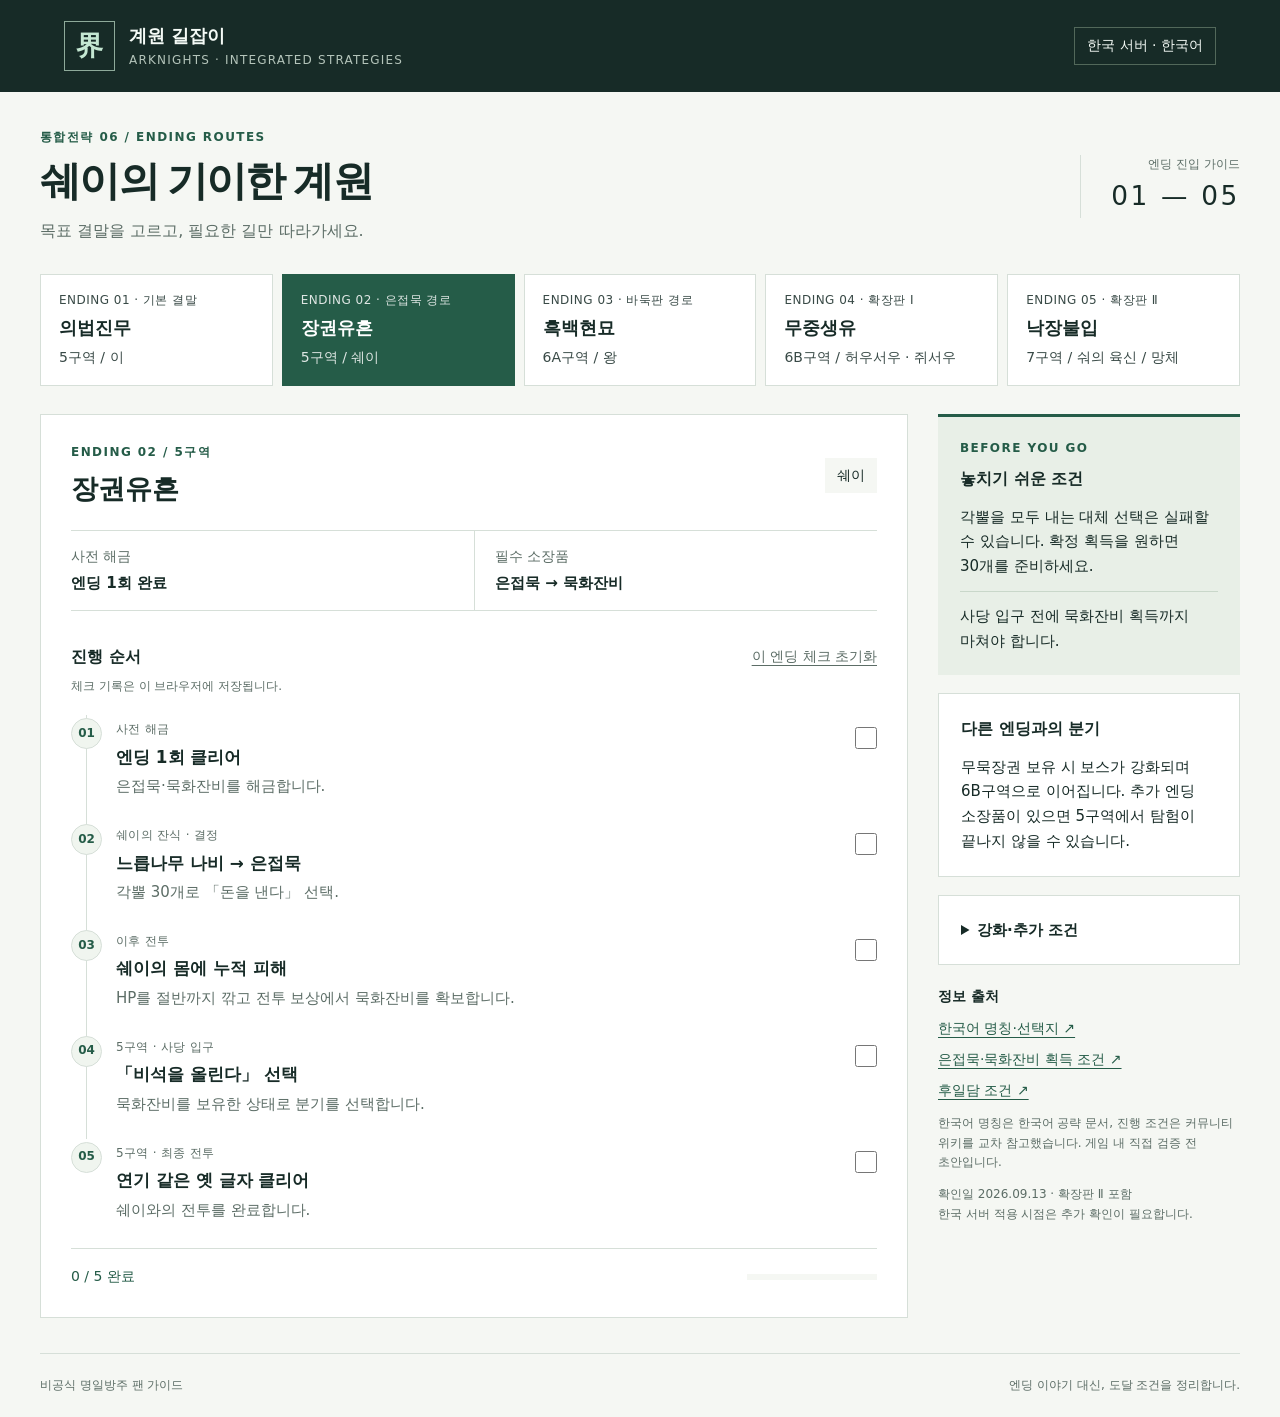
==== index.html @ 7d783bb2 "Publish Sui ending route guide" ====
<!doctype html>
<html lang="ko">
<head>
  <meta charset="UTF-8"><meta name="viewport" content="width=device-width, initial-scale=1">
  <title>계원 길잡이 · 쉐이 록라 엔딩 가이드</title>
  <meta name="description" content="명일방주 쉐이의 기이한 계원 엔딩별 해금 조건, 필수 소장품과 진행 체크리스트.">
  <link rel="icon" href="data:image/svg+xml,%3Csvg xmlns='http://www.w3.org/2000/svg' viewBox='0 0 32 32'%3E%3Crect width='32' height='32' rx='6' fill='%23152021'/%3E%3Cpath d='M8 24V8h16v16M8 16h16M16 8v16' stroke='%23b7e6ce' fill='none' stroke-width='2'/%3E%3C/svg%3E">
  <link rel="stylesheet" href="./style.css"><script defer src="./data.js"></script><script defer src="./app.js"></script>
</head>
<body>
  <a class="skip" href="#route">진행 순서로 이동</a>
  <header><a class="brand" href="./"><span class="seal" aria-hidden="true">界</span><span>계원 길잡이<small>ARKNIGHTS · INTEGRATED STRATEGIES</small></span></a><span class="server">한국 서버 · 한국어</span></header>
  <main>
    <div class="intro"><div><p class="eyebrow">통합전략 06 / ENDING ROUTES</p><h1>쉐이의 기이한 계원</h1><p class="subtitle">목표 결말을 고르고, 필요한 길만 따라가세요.</p></div><span class="edition">엔딩 진입 가이드<br><b>01 — 05</b></span></div>
    <nav id="endings" aria-label="목표 엔딩"></nav>
    <div class="workspace"><section id="route" tabindex="-1" aria-labelledby="route-title">
      <div class="route-heading"><div><p id="route-meta" class="eyebrow"></p><h2 id="route-title"></h2></div><span id="boss" class="boss"></span></div>
      <div id="overview" class="overview" aria-label="엔딩 핵심 조건"></div>
      <div class="list-heading"><h3>진행 순서</h3><button id="reset" class="text-button" type="button">이 엔딩 체크 초기화</button></div>
      <p class="storage-note" id="storage-note">체크 기록은 이 브라우저에 저장됩니다.</p>
      <ol id="steps"></ol>
      <div class="completion" role="status" aria-live="polite"><span id="progress-label"></span><progress id="progress" value="0" max="1"></progress></div>
    </section><aside>
      <section class="note-panel"><p class="eyebrow">BEFORE YOU GO</p><h3>놓치기 쉬운 조건</h3><div id="warnings"></div></section>
      <section class="branch-panel"><h3>다른 엔딩과의 분기</h3><p id="branch"></p></section>
      <details id="extra"><summary>강화·추가 조건</summary><p id="extra-copy"></p></details>
      <section class="source-panel"><h3>정보 출처</h3><div id="sources"></div><p>한국어 명칭은 한국어 공략 문서, 진행 조건은 커뮤니티 위키를 교차 참고했습니다. 게임 내 직접 검증 전 초안입니다.</p><p>확인일 2026.09.13 · 확장판 Ⅱ 포함<br>한국 서버 적용 시점은 추가 확인이 필요합니다.</p></section>
    </aside></div>
    <footer><span>비공식 명일방주 팬 가이드</span><span>엔딩 이야기 대신, 도달 조건을 정리합니다.</span></footer>
  </main><noscript>엔딩을 선택하고 체크리스트를 사용하려면 JavaScript를 켜 주세요.</noscript>
</body></html>
---- style.css ----
:root{color-scheme:light;--ink:#172b27;--muted:#5c6d66;--line:#d6dfd8;--paper:#f5f7f3;--green:#255c48;--mint:#c4e7d2;--orange:#a3451e}*{box-sizing:border-box}body{margin:0;background:var(--paper);color:var(--ink);font-family:system-ui,-apple-system,'Apple SD Gothic Neo','Malgun Gothic',sans-serif;font-size:1rem;line-height:1.65}button,a,input,summary{-webkit-tap-highlight-color:transparent}button,input{font:inherit}button,a,summary,input{touch-action:manipulation}a{color:inherit}button{cursor:pointer}button:focus-visible,a:focus-visible,summary:focus-visible,input:focus-visible{outline:3px solid #ad572c;outline-offset:4px}.skip{position:absolute;top:-100px;background:#fff;padding:12px;z-index:10}.skip:focus{top:0}header{background:#172b27;color:#f4faf6;min-height:92px;padding:20px max(5vw,24px);display:flex;align-items:center;justify-content:space-between;gap:20px}.brand{display:flex;align-items:center;gap:14px;text-decoration:none;font-weight:750;font-size:1.15rem}.seal{border:1px solid #8eaa9a;padding:2px 11px;font-family:serif;font-size:1.7rem;color:var(--mint)}.brand small{display:block;font-size:.75rem;letter-spacing:.1em;font-weight:450;color:#b4c4ba}.server{font-size:.875rem;border:1px solid #52685a;padding:6px 12px;white-space:nowrap}main{max-width:1344px;margin:auto;padding:36px 40px 0}.intro{display:flex;justify-content:space-between;align-items:center;gap:20px;margin-bottom:30px}.eyebrow{font-size:.75rem;letter-spacing:.12em;font-weight:700;color:var(--green);margin:0 0 7px}h1{font-family:Georgia,'Batang',serif;font-size:clamp(1.8rem,3.2vw,2.7rem);font-weight:650;letter-spacing:-.04em;line-height:1.3;margin:0}.subtitle{margin:10px 0 0;color:var(--muted)}.edition{text-align:right;font-size:.75rem;color:var(--muted);border-left:1px solid var(--line);padding-left:30px}.edition b{font-size:1.65rem;font-weight:400;color:var(--ink);letter-spacing:.1em}nav{display:grid;grid-template-columns:repeat(5,1fr);gap:9px;margin-bottom:28px}nav button{display:flex;flex-direction:column;align-items:flex-start;border:1px solid var(--line);background:#fff;color:var(--ink);padding:16px 18px;text-align:left;min-height:106px;transition:background .15s}nav button[aria-pressed=true]{background:var(--green);color:white;border-color:var(--green)}nav button:hover{border-color:var(--green)}nav small{font-size:.75rem;letter-spacing:.04em;opacity:.85}nav strong{font-size:1.1rem;margin:3px 0}nav span{font-size:.875rem;opacity:.85}.workspace{display:grid;grid-template-columns:minmax(0,1fr) 302px;gap:30px}#route{background:#fff;border:1px solid var(--line);padding:28px 30px;min-width:0}.route-heading{display:flex;justify-content:space-between;gap:12px;align-items:center;margin-bottom:22px}h2{font-size:1.7rem;line-height:1.4;margin:0}h3{font-size:1rem;margin:0}.boss{font-size:.875rem;background:var(--paper);padding:6px 12px;text-align:center}.overview{display:grid;grid-template-columns:1fr 1fr;border-top:1px solid var(--line);border-bottom:1px solid var(--line);margin-bottom:28px}.overview div{padding:14px 0}.overview div+div{padding-left:20px;border-left:1px solid var(--line)}.overview small{display:block;color:var(--muted);font-size:.875rem;margin-bottom:3px}.overview strong{font-size:.95rem;font-weight:600;display:block;overflow-wrap:anywhere}.list-heading{display:flex;justify-content:space-between;gap:12px;align-items:center}.text-button{font-size:.875rem;background:none;border:0;color:var(--muted);padding:6px 0;text-decoration:underline;text-underline-offset:4px}.storage-note{font-size:.75rem;color:var(--muted);margin:3px 0 18px}ol{list-style:none;margin:0;padding:0}li{position:relative;margin-left:15px;padding:0 0 22px 29px;border-left:1px solid var(--line)}li:last-child{border-left-color:transparent;padding-bottom:8px}.step-number{position:absolute;left:-16px;top:3px;width:31px;height:31px;background:#f0f5ef;color:var(--green);border:1px solid var(--line);display:grid;place-items:center;font-size:.75rem;font-weight:700;border-radius:50%}li label{display:flex;align-items:flex-start;justify-content:space-between;gap:16px;cursor:pointer;min-height:42px}.step-location{font-size:.75rem;letter-spacing:.025em;color:var(--muted)}.step-title{display:block;font-size:1.05rem;font-weight:650;margin:2px 0}.step-copy{display:block;font-size:.9375rem;color:var(--muted);margin-top:3px;word-break:keep-all;overflow-wrap:anywhere}input[type=checkbox]{flex-shrink:0;accent-color:var(--green);width:22px;height:22px;margin:12px 0 0;cursor:pointer}li.done .step-number{background:var(--green);color:#fff;border-color:var(--green)}li.done .step-title{color:#6d7d74}.completion{border-top:1px solid var(--line);margin-top:18px;padding-top:16px;display:flex;align-items:center;justify-content:space-between;gap:16px;font-size:.875rem;color:var(--green)}progress{width:130px;height:6px;accent-color:var(--green);border:0;background:var(--paper)}progress::-webkit-progress-bar{background:var(--paper)}progress::-webkit-progress-value{background:var(--green)}aside{display:flex;flex-direction:column;gap:18px}aside section,details{padding:22px}aside p{font-size:.9375rem;margin:12px 0 0;word-break:keep-all;overflow-wrap:anywhere}.note-panel{background:#e8efe7;border-top:3px solid var(--green)}.note-panel .warning{border-top:1px solid #c9d7ca;padding-top:12px}.note-panel .warning:first-child{border-top:0;padding-top:0}.branch-panel{background:#fff;border:1px solid var(--line)}details{border:1px solid var(--line);background:#fff;font-size:.9375rem}summary{cursor:pointer;font-weight:600;min-height:24px}.source-panel{padding:2px 0 12px}.source-panel h3{font-size:.875rem}.source-panel p{font-size:.75rem;color:var(--muted)}.source-panel a{display:block;font-size:.875rem;color:var(--green);margin-top:8px;text-underline-offset:4px}footer{display:flex;justify-content:space-between;gap:20px;font-size:.75rem;color:var(--muted);border-top:1px solid var(--line);padding:22px 0;margin-top:35px}@media(max-width:1000px){main{padding:28px 24px 0}.workspace{grid-template-columns:minmax(0,1fr) 250px;gap:20px}#route{padding:24px 20px}nav button{padding:12px}nav span{font-size:.75rem}}@media(max-width:760px){header{padding:16px 20px;min-height:80px}.brand small{font-size:.75rem;letter-spacing:0}.server{font-size:.75rem;padding:4px 8px}.brand{font-size:1rem;gap:10px}.seal{padding:0 9px}.intro{margin-bottom:22px}.edition{display:none}main{padding:24px 18px 0}nav{grid-template-columns:repeat(2,minmax(0,1fr));gap:8px}nav button{min-height:90px}nav button:last-child{grid-column:span 2}nav strong{font-size:1rem}.workspace{display:block}aside{margin-top:22px;gap:14px}#route{padding:22px 18px}.route-heading{align-items:flex-start}.boss{max-width:130px}h2{font-size:1.5rem}.overview{grid-template-columns:1fr}.overview div+div{border-left:0;border-top:1px solid var(--line);padding-left:0}.step-title{font-size:1rem}li{padding-left:24px}.completion{flex-wrap:wrap}footer{flex-direction:column;gap:5px}.source-panel{padding:10px 5px}.subtitle{font-size:.9375rem}}@media(prefers-reduced-motion:reduce){*{transition:none!important}}
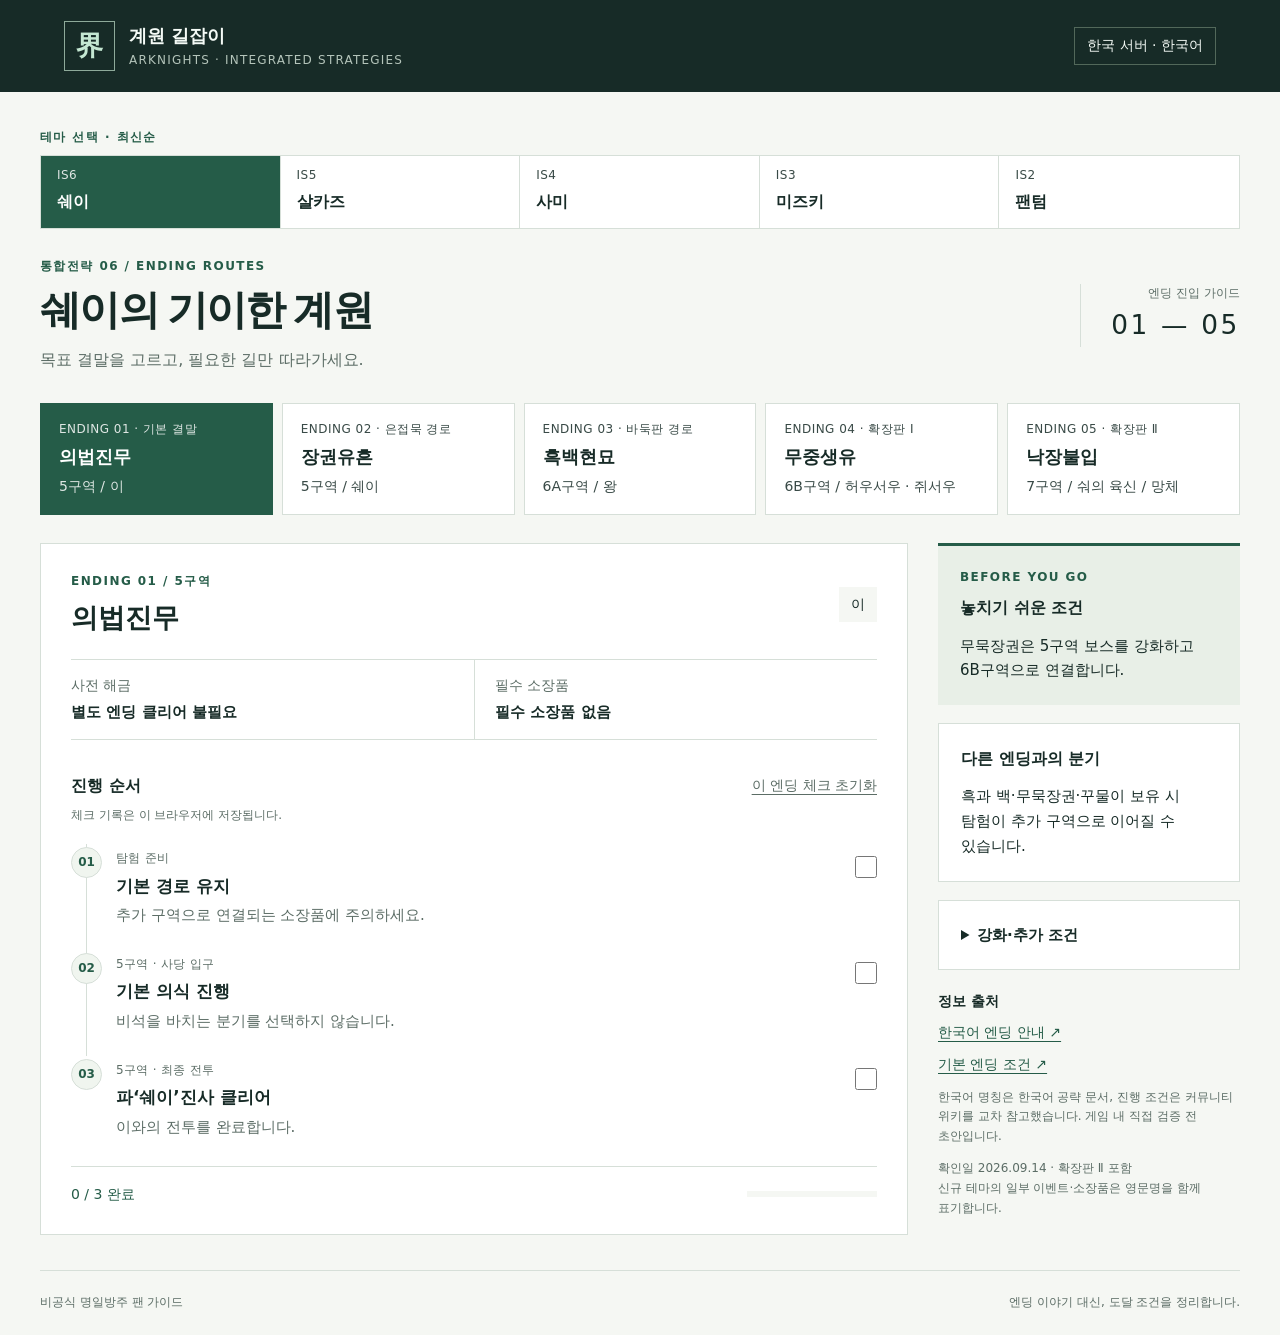
==== commit c3e0bfdb: "Add Sarkaz, Sami, Mizuki and Phantom ending guides" ====
--- a/index.html
+++ b/index.html
@@ -2,8 +2,8 @@
 <html lang="ko">
 <head>
   <meta charset="UTF-8"><meta name="viewport" content="width=device-width, initial-scale=1">
-  <title>계원 길잡이 · 쉐이 록라 엔딩 가이드</title>
-  <meta name="description" content="명일방주 쉐이의 기이한 계원 엔딩별 해금 조건, 필수 소장품과 진행 체크리스트.">
+  <title>계원 길잡이 · 통합전략 엔딩 가이드</title>
+  <meta name="description" content="명일방주 쉐이·살카즈·사미·미즈키·팬텀 통합전략 엔딩별 해금 조건, 필수 소장품과 진행 체크리스트.">
   <link rel="icon" href="data:image/svg+xml,%3Csvg xmlns='http://www.w3.org/2000/svg' viewBox='0 0 32 32'%3E%3Crect width='32' height='32' rx='6' fill='%23152021'/%3E%3Cpath d='M8 24V8h16v16M8 16h16M16 8v16' stroke='%23b7e6ce' fill='none' stroke-width='2'/%3E%3C/svg%3E">
   <link rel="stylesheet" href="./style.css"><script defer src="./data.js"></script><script defer src="./app.js"></script>
 </head>
@@ -11,7 +11,8 @@
   <a class="skip" href="#route">진행 순서로 이동</a>
   <header><a class="brand" href="./"><span class="seal" aria-hidden="true">界</span><span>계원 길잡이<small>ARKNIGHTS · INTEGRATED STRATEGIES</small></span></a><span class="server">한국 서버 · 한국어</span></header>
   <main>
-    <div class="intro"><div><p class="eyebrow">통합전략 06 / ENDING ROUTES</p><h1>쉐이의 기이한 계원</h1><p class="subtitle">목표 결말을 고르고, 필요한 길만 따라가세요.</p></div><span class="edition">엔딩 진입 가이드<br><b>01 — 05</b></span></div>
+    <p class="eyebrow">테마 선택 · 최신순</p><nav id="themes" aria-label="통합전략 테마"></nav>
+    <div class="intro"><div><p id="theme-meta" class="eyebrow">통합전략 06 / ENDING ROUTES</p><h1 id="theme-title">쉐이의 기이한 계원</h1><p class="subtitle">목표 결말을 고르고, 필요한 길만 따라가세요.</p></div><span class="edition">엔딩 진입 가이드<br><b id="ending-count">01 — 05</b></span></div>
     <nav id="endings" aria-label="목표 엔딩"></nav>
     <div class="workspace"><section id="route" tabindex="-1" aria-labelledby="route-title">
       <div class="route-heading"><div><p id="route-meta" class="eyebrow"></p><h2 id="route-title"></h2></div><span id="boss" class="boss"></span></div>
@@ -24,7 +25,7 @@
       <section class="note-panel"><p class="eyebrow">BEFORE YOU GO</p><h3>놓치기 쉬운 조건</h3><div id="warnings"></div></section>
       <section class="branch-panel"><h3>다른 엔딩과의 분기</h3><p id="branch"></p></section>
       <details id="extra"><summary>강화·추가 조건</summary><p id="extra-copy"></p></details>
-      <section class="source-panel"><h3>정보 출처</h3><div id="sources"></div><p>한국어 명칭은 한국어 공략 문서, 진행 조건은 커뮤니티 위키를 교차 참고했습니다. 게임 내 직접 검증 전 초안입니다.</p><p>확인일 2026.09.13 · 확장판 Ⅱ 포함<br>한국 서버 적용 시점은 추가 확인이 필요합니다.</p></section>
+      <section class="source-panel"><h3>정보 출처</h3><div id="sources"></div><p>한국어 명칭은 한국어 공략 문서, 진행 조건은 커뮤니티 위키를 교차 참고했습니다. 게임 내 직접 검증 전 초안입니다.</p><p>확인일 2026.09.14 · 확장판 Ⅱ 포함<br>신규 테마의 일부 이벤트·소장품은 영문명을 함께 표기합니다.</p></section>
     </aside></div>
     <footer><span>비공식 명일방주 팬 가이드</span><span>엔딩 이야기 대신, 도달 조건을 정리합니다.</span></footer>
   </main><noscript>엔딩을 선택하고 체크리스트를 사용하려면 JavaScript를 켜 주세요.</noscript>
--- a/style.css
+++ b/style.css
@@ -1 +1,3 @@
-:root{color-scheme:light;--ink:#172b27;--muted:#5c6d66;--line:#d6dfd8;--paper:#f5f7f3;--green:#255c48;--mint:#c4e7d2;--orange:#a3451e}*{box-sizing:border-box}body{margin:0;background:var(--paper);color:var(--ink);font-family:system-ui,-apple-system,'Apple SD Gothic Neo','Malgun Gothic',sans-serif;font-size:1rem;line-height:1.65}button,a,input,summary{-webkit-tap-highlight-color:transparent}button,input{font:inherit}button,a,summary,input{touch-action:manipulation}a{color:inherit}button{cursor:pointer}button:focus-visible,a:focus-visible,summary:focus-visible,input:focus-visible{outline:3px solid #ad572c;outline-offset:4px}.skip{position:absolute;top:-100px;background:#fff;padding:12px;z-index:10}.skip:focus{top:0}header{background:#172b27;color:#f4faf6;min-height:92px;padding:20px max(5vw,24px);display:flex;align-items:center;justify-content:space-between;gap:20px}.brand{display:flex;align-items:center;gap:14px;text-decoration:none;font-weight:750;font-size:1.15rem}.seal{border:1px solid #8eaa9a;padding:2px 11px;font-family:serif;font-size:1.7rem;color:var(--mint)}.brand small{display:block;font-size:.75rem;letter-spacing:.1em;font-weight:450;color:#b4c4ba}.server{font-size:.875rem;border:1px solid #52685a;padding:6px 12px;white-space:nowrap}main{max-width:1344px;margin:auto;padding:36px 40px 0}.intro{display:flex;justify-content:space-between;align-items:center;gap:20px;margin-bottom:30px}.eyebrow{font-size:.75rem;letter-spacing:.12em;font-weight:700;color:var(--green);margin:0 0 7px}h1{font-family:Georgia,'Batang',serif;font-size:clamp(1.8rem,3.2vw,2.7rem);font-weight:650;letter-spacing:-.04em;line-height:1.3;margin:0}.subtitle{margin:10px 0 0;color:var(--muted)}.edition{text-align:right;font-size:.75rem;color:var(--muted);border-left:1px solid var(--line);padding-left:30px}.edition b{font-size:1.65rem;font-weight:400;color:var(--ink);letter-spacing:.1em}nav{display:grid;grid-template-columns:repeat(5,1fr);gap:9px;margin-bottom:28px}nav button{display:flex;flex-direction:column;align-items:flex-start;border:1px solid var(--line);background:#fff;color:var(--ink);padding:16px 18px;text-align:left;min-height:106px;transition:background .15s}nav button[aria-pressed=true]{background:var(--green);color:white;border-color:var(--green)}nav button:hover{border-color:var(--green)}nav small{font-size:.75rem;letter-spacing:.04em;opacity:.85}nav strong{font-size:1.1rem;margin:3px 0}nav span{font-size:.875rem;opacity:.85}.workspace{display:grid;grid-template-columns:minmax(0,1fr) 302px;gap:30px}#route{background:#fff;border:1px solid var(--line);padding:28px 30px;min-width:0}.route-heading{display:flex;justify-content:space-between;gap:12px;align-items:center;margin-bottom:22px}h2{font-size:1.7rem;line-height:1.4;margin:0}h3{font-size:1rem;margin:0}.boss{font-size:.875rem;background:var(--paper);padding:6px 12px;text-align:center}.overview{display:grid;grid-template-columns:1fr 1fr;border-top:1px solid var(--line);border-bottom:1px solid var(--line);margin-bottom:28px}.overview div{padding:14px 0}.overview div+div{padding-left:20px;border-left:1px solid var(--line)}.overview small{display:block;color:var(--muted);font-size:.875rem;margin-bottom:3px}.overview strong{font-size:.95rem;font-weight:600;display:block;overflow-wrap:anywhere}.list-heading{display:flex;justify-content:space-between;gap:12px;align-items:center}.text-button{font-size:.875rem;background:none;border:0;color:var(--muted);padding:6px 0;text-decoration:underline;text-underline-offset:4px}.storage-note{font-size:.75rem;color:var(--muted);margin:3px 0 18px}ol{list-style:none;margin:0;padding:0}li{position:relative;margin-left:15px;padding:0 0 22px 29px;border-left:1px solid var(--line)}li:last-child{border-left-color:transparent;padding-bottom:8px}.step-number{position:absolute;left:-16px;top:3px;width:31px;height:31px;background:#f0f5ef;color:var(--green);border:1px solid var(--line);display:grid;place-items:center;font-size:.75rem;font-weight:700;border-radius:50%}li label{display:flex;align-items:flex-start;justify-content:space-between;gap:16px;cursor:pointer;min-height:42px}.step-location{font-size:.75rem;letter-spacing:.025em;color:var(--muted)}.step-title{display:block;font-size:1.05rem;font-weight:650;margin:2px 0}.step-copy{display:block;font-size:.9375rem;color:var(--muted);margin-top:3px;word-break:keep-all;overflow-wrap:anywhere}input[type=checkbox]{flex-shrink:0;accent-color:var(--green);width:22px;height:22px;margin:12px 0 0;cursor:pointer}li.done .step-number{background:var(--green);color:#fff;border-color:var(--green)}li.done .step-title{color:#6d7d74}.completion{border-top:1px solid var(--line);margin-top:18px;padding-top:16px;display:flex;align-items:center;justify-content:space-between;gap:16px;font-size:.875rem;color:var(--green)}progress{width:130px;height:6px;accent-color:var(--green);border:0;background:var(--paper)}progress::-webkit-progress-bar{background:var(--paper)}progress::-webkit-progress-value{background:var(--green)}aside{display:flex;flex-direction:column;gap:18px}aside section,details{padding:22px}aside p{font-size:.9375rem;margin:12px 0 0;word-break:keep-all;overflow-wrap:anywhere}.note-panel{background:#e8efe7;border-top:3px solid var(--green)}.note-panel .warning{border-top:1px solid #c9d7ca;padding-top:12px}.note-panel .warning:first-child{border-top:0;padding-top:0}.branch-panel{background:#fff;border:1px solid var(--line)}details{border:1px solid var(--line);background:#fff;font-size:.9375rem}summary{cursor:pointer;font-weight:600;min-height:24px}.source-panel{padding:2px 0 12px}.source-panel h3{font-size:.875rem}.source-panel p{font-size:.75rem;color:var(--muted)}.source-panel a{display:block;font-size:.875rem;color:var(--green);margin-top:8px;text-underline-offset:4px}footer{display:flex;justify-content:space-between;gap:20px;font-size:.75rem;color:var(--muted);border-top:1px solid var(--line);padding:22px 0;margin-top:35px}@media(max-width:1000px){main{padding:28px 24px 0}.workspace{grid-template-columns:minmax(0,1fr) 250px;gap:20px}#route{padding:24px 20px}nav button{padding:12px}nav span{font-size:.75rem}}@media(max-width:760px){header{padding:16px 20px;min-height:80px}.brand small{font-size:.75rem;letter-spacing:0}.server{font-size:.75rem;padding:4px 8px}.brand{font-size:1rem;gap:10px}.seal{padding:0 9px}.intro{margin-bottom:22px}.edition{display:none}main{padding:24px 18px 0}nav{grid-template-columns:repeat(2,minmax(0,1fr));gap:8px}nav button{min-height:90px}nav button:last-child{grid-column:span 2}nav strong{font-size:1rem}.workspace{display:block}aside{margin-top:22px;gap:14px}#route{padding:22px 18px}.route-heading{align-items:flex-start}.boss{max-width:130px}h2{font-size:1.5rem}.overview{grid-template-columns:1fr}.overview div+div{border-left:0;border-top:1px solid var(--line);padding-left:0}.step-title{font-size:1rem}li{padding-left:24px}.completion{flex-wrap:wrap}footer{flex-direction:column;gap:5px}.source-panel{padding:10px 5px}.subtitle{font-size:.9375rem}}@media(prefers-reduced-motion:reduce){*{transition:none!important}}
+:root{color-scheme:light;--ink:#172b27;--muted:#5c6d66;--line:#d6dfd8;--paper:#f5f7f3;--green:#255c48;--mint:#c4e7d2;--orange:#a3451e}*{box-sizing:border-box}body{margin:0;background:var(--paper);color:var(--ink);font-family:system-ui,-apple-system,'Apple SD Gothic Neo','Malgun Gothic',sans-serif;font-size:1rem;line-height:1.65}button,a,input,summary{-webkit-tap-highlight-color:transparent}button,input{font:inherit}button,a,summary,input{touch-action:manipulation}a{color:inherit}button{cursor:pointer}button:focus-visible,a:focus-visible,summary:focus-visible,input:focus-visible{outline:3px solid #ad572c;outline-offset:4px}.skip{position:absolute;top:-100px;background:#fff;padding:12px;z-index:10}.skip:focus{top:0}header{background:#172b27;color:#f4faf6;min-height:92px;padding:20px max(5vw,24px);display:flex;align-items:center;justify-content:space-between;gap:20px}.brand{display:flex;align-items:center;gap:14px;text-decoration:none;font-weight:750;font-size:1.15rem}.seal{border:1px solid #8eaa9a;padding:2px 11px;font-family:serif;font-size:1.7rem;color:var(--mint)}.brand small{display:block;font-size:.75rem;letter-spacing:.1em;font-weight:450;color:#b4c4ba}.server{font-size:.875rem;border:1px solid #52685a;padding:6px 12px;white-space:nowrap}main{max-width:1344px;margin:auto;padding:36px 40px 0}.intro{display:flex;justify-content:space-between;align-items:center;gap:20px;margin-bottom:30px}.eyebrow{font-size:.75rem;letter-spacing:.12em;font-weight:700;color:var(--green);margin:0 0 7px}h1{font-family:Georgia,'Batang',serif;font-size:clamp(1.8rem,3.2vw,2.7rem);font-weight:650;letter-spacing:-.04em;line-height:1.3;margin:0}.subtitle{margin:10px 0 0;color:var(--muted)}.edition{text-align:right;font-size:.75rem;color:var(--muted);border-left:1px solid var(--line);padding-left:30px}.edition b{font-size:1.65rem;font-weight:400;color:var(--ink);letter-spacing:.1em}nav{display:grid;grid-template-columns:repeat(var(--count,5),minmax(0,1fr));gap:9px;margin-bottom:28px}nav button{display:flex;flex-direction:column;align-items:flex-start;border:1px solid var(--line);background:#fff;color:var(--ink);padding:16px 18px;text-align:left;min-height:106px;transition:background .15s}nav button[aria-pressed=true]{background:var(--green);color:white;border-color:var(--green)}nav button:hover{border-color:var(--green)}nav small{font-size:.75rem;letter-spacing:.04em;opacity:.85}nav strong{font-size:1.1rem;margin:3px 0}nav span{font-size:.875rem;opacity:.85}.workspace{display:grid;grid-template-columns:minmax(0,1fr) 302px;gap:30px}#route{background:#fff;border:1px solid var(--line);padding:28px 30px;min-width:0}.route-heading{display:flex;justify-content:space-between;gap:12px;align-items:center;margin-bottom:22px}h2{font-size:1.7rem;line-height:1.4;margin:0}h3{font-size:1rem;margin:0}.boss{font-size:.875rem;background:var(--paper);padding:6px 12px;text-align:center}.overview{display:grid;grid-template-columns:1fr 1fr;border-top:1px solid var(--line);border-bottom:1px solid var(--line);margin-bottom:28px}.overview div{padding:14px 0}.overview div+div{padding-left:20px;border-left:1px solid var(--line)}.overview small{display:block;color:var(--muted);font-size:.875rem;margin-bottom:3px}.overview strong{font-size:.95rem;font-weight:600;display:block;overflow-wrap:anywhere}.list-heading{display:flex;justify-content:space-between;gap:12px;align-items:center}.text-button{font-size:.875rem;background:none;border:0;color:var(--muted);padding:6px 0;text-decoration:underline;text-underline-offset:4px}.storage-note{font-size:.75rem;color:var(--muted);margin:3px 0 18px}ol{list-style:none;margin:0;padding:0}li{position:relative;margin-left:15px;padding:0 0 22px 29px;border-left:1px solid var(--line)}li:last-child{border-left-color:transparent;padding-bottom:8px}.step-number{position:absolute;left:-16px;top:3px;width:31px;height:31px;background:#f0f5ef;color:var(--green);border:1px solid var(--line);display:grid;place-items:center;font-size:.75rem;font-weight:700;border-radius:50%}li label{display:flex;align-items:flex-start;justify-content:space-between;gap:16px;cursor:pointer;min-height:42px}.step-location{font-size:.75rem;letter-spacing:.025em;color:var(--muted)}.step-title{display:block;font-size:1.05rem;font-weight:650;margin:2px 0}.step-copy{display:block;font-size:.9375rem;color:var(--muted);margin-top:3px;word-break:keep-all;overflow-wrap:anywhere}input[type=checkbox]{flex-shrink:0;accent-color:var(--green);width:22px;height:22px;margin:12px 0 0;cursor:pointer}li.done .step-number{background:var(--green);color:#fff;border-color:var(--green)}li.done .step-title{color:#6d7d74}.completion{border-top:1px solid var(--line);margin-top:18px;padding-top:16px;display:flex;align-items:center;justify-content:space-between;gap:16px;font-size:.875rem;color:var(--green)}progress{width:130px;height:6px;accent-color:var(--green);border:0;background:var(--paper)}progress::-webkit-progress-bar{background:var(--paper)}progress::-webkit-progress-value{background:var(--green)}aside{display:flex;flex-direction:column;gap:18px}aside section,details{padding:22px}aside p{font-size:.9375rem;margin:12px 0 0;word-break:keep-all;overflow-wrap:anywhere}.note-panel{background:#e8efe7;border-top:3px solid var(--green)}.note-panel .warning{border-top:1px solid #c9d7ca;padding-top:12px}.note-panel .warning:first-child{border-top:0;padding-top:0}.branch-panel{background:#fff;border:1px solid var(--line)}details{border:1px solid var(--line);background:#fff;font-size:.9375rem}summary{cursor:pointer;font-weight:600;min-height:24px}.source-panel{padding:2px 0 12px}.source-panel h3{font-size:.875rem}.source-panel p{font-size:.75rem;color:var(--muted)}.source-panel a{display:block;font-size:.875rem;color:var(--green);margin-top:8px;text-underline-offset:4px}footer{display:flex;justify-content:space-between;gap:20px;font-size:.75rem;color:var(--muted);border-top:1px solid var(--line);padding:22px 0;margin-top:35px}@media(max-width:1000px){main{padding:28px 24px 0}.workspace{grid-template-columns:minmax(0,1fr) 250px;gap:20px}#route{padding:24px 20px}nav button{padding:12px}nav span{font-size:.75rem}}@media(max-width:760px){header{padding:16px 20px;min-height:80px}.brand small{font-size:.75rem;letter-spacing:0}.server{font-size:.75rem;padding:4px 8px}.brand{font-size:1rem;gap:10px}.seal{padding:0 9px}.intro{margin-bottom:22px}.edition{display:none}main{padding:24px 18px 0}nav{grid-template-columns:repeat(2,minmax(0,1fr));gap:8px}nav button{min-height:90px}nav button:last-child:nth-child(odd){grid-column:span 2}nav strong{font-size:1rem}.workspace{display:block}aside{margin-top:22px;gap:14px}#route{padding:22px 18px}.route-heading{align-items:flex-start}.boss{max-width:130px}h2{font-size:1.5rem}.overview{grid-template-columns:1fr}.overview div+div{border-left:0;border-top:1px solid var(--line);padding-left:0}.step-title{font-size:1rem}li{padding-left:24px}.completion{flex-wrap:wrap}footer{flex-direction:column;gap:5px}.source-panel{padding:10px 5px}.subtitle{font-size:.9375rem}}@media(prefers-reduced-motion:reduce){*{transition:none!important}}
+
+#themes{margin-bottom:28px;gap:0;border:1px solid var(--line)}#themes button{min-height:64px;padding:10px 16px;border:0;border-right:1px solid var(--line)}#themes button:last-child{border-right:0}#themes strong{font-size:1rem}#themes small{font-size:.75rem}body[data-theme=sarkaz]{--green:#614078;--mint:#dfcbea}body[data-theme=sami]{--green:#285d83;--mint:#c9e4f5}body[data-theme=mizuki]{--green:#166775;--mint:#bce6e9}body[data-theme=phantom]{--green:#8c3546;--mint:#efc3cc}@media(max-width:760px){#themes{grid-template-columns:repeat(5,minmax(0,1fr))}#themes button{padding:8px 3px;min-height:60px;align-items:center}#themes button:last-child:nth-child(odd){grid-column:auto}#themes strong{font-size:.875rem}#themes small{font-size:.75rem}.server{white-space:normal}.brand small{font-size:.65rem}}
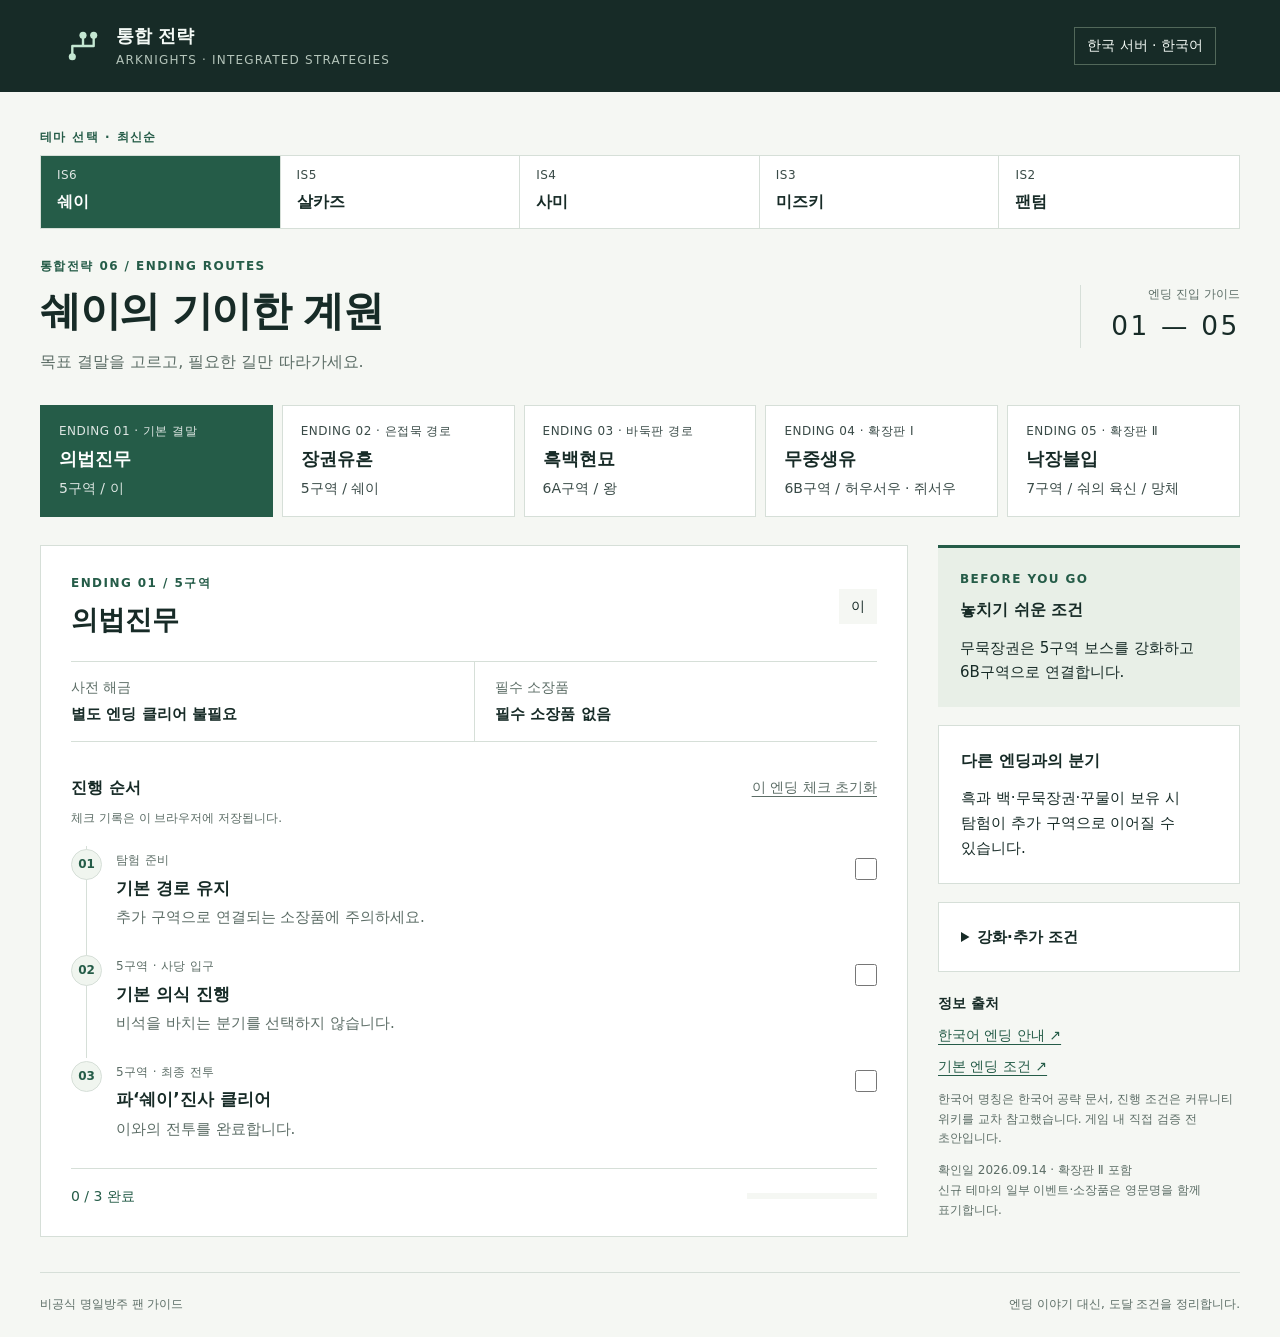
==== commit 38073bc2: "Update site branding and theme heading typography" ====
--- a/index.html
+++ b/index.html
@@ -2,14 +2,14 @@
 <html lang="ko">
 <head>
   <meta charset="UTF-8"><meta name="viewport" content="width=device-width, initial-scale=1">
-  <title>계원 길잡이 · 통합전략 엔딩 가이드</title>
+  <title>통합 전략 · 명일방주 엔딩 가이드</title>
   <meta name="description" content="명일방주 쉐이·살카즈·사미·미즈키·팬텀 통합전략 엔딩별 해금 조건, 필수 소장품과 진행 체크리스트.">
   <link rel="icon" href="data:image/svg+xml,%3Csvg xmlns='http://www.w3.org/2000/svg' viewBox='0 0 32 32'%3E%3Crect width='32' height='32' rx='6' fill='%23152021'/%3E%3Cpath d='M8 24V8h16v16M8 16h16M16 8v16' stroke='%23b7e6ce' fill='none' stroke-width='2'/%3E%3C/svg%3E">
   <link rel="stylesheet" href="./style.css"><script defer src="./data.js"></script><script defer src="./app.js"></script>
 </head>
 <body>
   <a class="skip" href="#route">진행 순서로 이동</a>
-  <header><a class="brand" href="./"><span class="seal" aria-hidden="true">界</span><span>계원 길잡이<small>ARKNIGHTS · INTEGRATED STRATEGIES</small></span></a><span class="server">한국 서버 · 한국어</span></header>
+  <header><a class="brand" href="./"><svg class="brand-icon" viewBox="0 0 32 32" fill="none" aria-hidden="true"><path d="M7 25V16H25V7M16 16V7" stroke="currentColor" stroke-width="2" stroke-linecap="round" stroke-linejoin="round"/><circle cx="7" cy="25" r="3" fill="currentColor"/><circle cx="16" cy="7" r="3" fill="currentColor"/><circle cx="25" cy="7" r="3" fill="currentColor"/></svg><span>통합 전략<small>ARKNIGHTS · INTEGRATED STRATEGIES</small></span></a><span class="server">한국 서버 · 한국어</span></header>
   <main>
     <p class="eyebrow">테마 선택 · 최신순</p><nav id="themes" aria-label="통합전략 테마"></nav>
     <div class="intro"><div><p id="theme-meta" class="eyebrow">통합전략 06 / ENDING ROUTES</p><h1 id="theme-title">쉐이의 기이한 계원</h1><p class="subtitle">목표 결말을 고르고, 필요한 길만 따라가세요.</p></div><span class="edition">엔딩 진입 가이드<br><b id="ending-count">01 — 05</b></span></div>
--- a/style.css
+++ b/style.css
@@ -1,3 +1,5 @@
-:root{color-scheme:light;--ink:#172b27;--muted:#5c6d66;--line:#d6dfd8;--paper:#f5f7f3;--green:#255c48;--mint:#c4e7d2;--orange:#a3451e}*{box-sizing:border-box}body{margin:0;background:var(--paper);color:var(--ink);font-family:system-ui,-apple-system,'Apple SD Gothic Neo','Malgun Gothic',sans-serif;font-size:1rem;line-height:1.65}button,a,input,summary{-webkit-tap-highlight-color:transparent}button,input{font:inherit}button,a,summary,input{touch-action:manipulation}a{color:inherit}button{cursor:pointer}button:focus-visible,a:focus-visible,summary:focus-visible,input:focus-visible{outline:3px solid #ad572c;outline-offset:4px}.skip{position:absolute;top:-100px;background:#fff;padding:12px;z-index:10}.skip:focus{top:0}header{background:#172b27;color:#f4faf6;min-height:92px;padding:20px max(5vw,24px);display:flex;align-items:center;justify-content:space-between;gap:20px}.brand{display:flex;align-items:center;gap:14px;text-decoration:none;font-weight:750;font-size:1.15rem}.seal{border:1px solid #8eaa9a;padding:2px 11px;font-family:serif;font-size:1.7rem;color:var(--mint)}.brand small{display:block;font-size:.75rem;letter-spacing:.1em;font-weight:450;color:#b4c4ba}.server{font-size:.875rem;border:1px solid #52685a;padding:6px 12px;white-space:nowrap}main{max-width:1344px;margin:auto;padding:36px 40px 0}.intro{display:flex;justify-content:space-between;align-items:center;gap:20px;margin-bottom:30px}.eyebrow{font-size:.75rem;letter-spacing:.12em;font-weight:700;color:var(--green);margin:0 0 7px}h1{font-family:Georgia,'Batang',serif;font-size:clamp(1.8rem,3.2vw,2.7rem);font-weight:650;letter-spacing:-.04em;line-height:1.3;margin:0}.subtitle{margin:10px 0 0;color:var(--muted)}.edition{text-align:right;font-size:.75rem;color:var(--muted);border-left:1px solid var(--line);padding-left:30px}.edition b{font-size:1.65rem;font-weight:400;color:var(--ink);letter-spacing:.1em}nav{display:grid;grid-template-columns:repeat(var(--count,5),minmax(0,1fr));gap:9px;margin-bottom:28px}nav button{display:flex;flex-direction:column;align-items:flex-start;border:1px solid var(--line);background:#fff;color:var(--ink);padding:16px 18px;text-align:left;min-height:106px;transition:background .15s}nav button[aria-pressed=true]{background:var(--green);color:white;border-color:var(--green)}nav button:hover{border-color:var(--green)}nav small{font-size:.75rem;letter-spacing:.04em;opacity:.85}nav strong{font-size:1.1rem;margin:3px 0}nav span{font-size:.875rem;opacity:.85}.workspace{display:grid;grid-template-columns:minmax(0,1fr) 302px;gap:30px}#route{background:#fff;border:1px solid var(--line);padding:28px 30px;min-width:0}.route-heading{display:flex;justify-content:space-between;gap:12px;align-items:center;margin-bottom:22px}h2{font-size:1.7rem;line-height:1.4;margin:0}h3{font-size:1rem;margin:0}.boss{font-size:.875rem;background:var(--paper);padding:6px 12px;text-align:center}.overview{display:grid;grid-template-columns:1fr 1fr;border-top:1px solid var(--line);border-bottom:1px solid var(--line);margin-bottom:28px}.overview div{padding:14px 0}.overview div+div{padding-left:20px;border-left:1px solid var(--line)}.overview small{display:block;color:var(--muted);font-size:.875rem;margin-bottom:3px}.overview strong{font-size:.95rem;font-weight:600;display:block;overflow-wrap:anywhere}.list-heading{display:flex;justify-content:space-between;gap:12px;align-items:center}.text-button{font-size:.875rem;background:none;border:0;color:var(--muted);padding:6px 0;text-decoration:underline;text-underline-offset:4px}.storage-note{font-size:.75rem;color:var(--muted);margin:3px 0 18px}ol{list-style:none;margin:0;padding:0}li{position:relative;margin-left:15px;padding:0 0 22px 29px;border-left:1px solid var(--line)}li:last-child{border-left-color:transparent;padding-bottom:8px}.step-number{position:absolute;left:-16px;top:3px;width:31px;height:31px;background:#f0f5ef;color:var(--green);border:1px solid var(--line);display:grid;place-items:center;font-size:.75rem;font-weight:700;border-radius:50%}li label{display:flex;align-items:flex-start;justify-content:space-between;gap:16px;cursor:pointer;min-height:42px}.step-location{font-size:.75rem;letter-spacing:.025em;color:var(--muted)}.step-title{display:block;font-size:1.05rem;font-weight:650;margin:2px 0}.step-copy{display:block;font-size:.9375rem;color:var(--muted);margin-top:3px;word-break:keep-all;overflow-wrap:anywhere}input[type=checkbox]{flex-shrink:0;accent-color:var(--green);width:22px;height:22px;margin:12px 0 0;cursor:pointer}li.done .step-number{background:var(--green);color:#fff;border-color:var(--green)}li.done .step-title{color:#6d7d74}.completion{border-top:1px solid var(--line);margin-top:18px;padding-top:16px;display:flex;align-items:center;justify-content:space-between;gap:16px;font-size:.875rem;color:var(--green)}progress{width:130px;height:6px;accent-color:var(--green);border:0;background:var(--paper)}progress::-webkit-progress-bar{background:var(--paper)}progress::-webkit-progress-value{background:var(--green)}aside{display:flex;flex-direction:column;gap:18px}aside section,details{padding:22px}aside p{font-size:.9375rem;margin:12px 0 0;word-break:keep-all;overflow-wrap:anywhere}.note-panel{background:#e8efe7;border-top:3px solid var(--green)}.note-panel .warning{border-top:1px solid #c9d7ca;padding-top:12px}.note-panel .warning:first-child{border-top:0;padding-top:0}.branch-panel{background:#fff;border:1px solid var(--line)}details{border:1px solid var(--line);background:#fff;font-size:.9375rem}summary{cursor:pointer;font-weight:600;min-height:24px}.source-panel{padding:2px 0 12px}.source-panel h3{font-size:.875rem}.source-panel p{font-size:.75rem;color:var(--muted)}.source-panel a{display:block;font-size:.875rem;color:var(--green);margin-top:8px;text-underline-offset:4px}footer{display:flex;justify-content:space-between;gap:20px;font-size:.75rem;color:var(--muted);border-top:1px solid var(--line);padding:22px 0;margin-top:35px}@media(max-width:1000px){main{padding:28px 24px 0}.workspace{grid-template-columns:minmax(0,1fr) 250px;gap:20px}#route{padding:24px 20px}nav button{padding:12px}nav span{font-size:.75rem}}@media(max-width:760px){header{padding:16px 20px;min-height:80px}.brand small{font-size:.75rem;letter-spacing:0}.server{font-size:.75rem;padding:4px 8px}.brand{font-size:1rem;gap:10px}.seal{padding:0 9px}.intro{margin-bottom:22px}.edition{display:none}main{padding:24px 18px 0}nav{grid-template-columns:repeat(2,minmax(0,1fr));gap:8px}nav button{min-height:90px}nav button:last-child:nth-child(odd){grid-column:span 2}nav strong{font-size:1rem}.workspace{display:block}aside{margin-top:22px;gap:14px}#route{padding:22px 18px}.route-heading{align-items:flex-start}.boss{max-width:130px}h2{font-size:1.5rem}.overview{grid-template-columns:1fr}.overview div+div{border-left:0;border-top:1px solid var(--line);padding-left:0}.step-title{font-size:1rem}li{padding-left:24px}.completion{flex-wrap:wrap}footer{flex-direction:column;gap:5px}.source-panel{padding:10px 5px}.subtitle{font-size:.9375rem}}@media(prefers-reduced-motion:reduce){*{transition:none!important}}
+:root{color-scheme:light;--ink:#172b27;--muted:#5c6d66;--line:#d6dfd8;--paper:#f5f7f3;--green:#255c48;--mint:#c4e7d2;--orange:#a3451e}*{box-sizing:border-box}body{margin:0;background:var(--paper);color:var(--ink);font-family:system-ui,-apple-system,'Apple SD Gothic Neo','Malgun Gothic',sans-serif;font-size:1rem;line-height:1.65}button,a,input,summary{-webkit-tap-highlight-color:transparent}button,input{font:inherit}button,a,summary,input{touch-action:manipulation}a{color:inherit}button{cursor:pointer}button:focus-visible,a:focus-visible,summary:focus-visible,input:focus-visible{outline:3px solid #ad572c;outline-offset:4px}.skip{position:absolute;top:-100px;background:#fff;padding:12px;z-index:10}.skip:focus{top:0}header{background:#172b27;color:#f4faf6;min-height:92px;padding:20px max(5vw,24px);display:flex;align-items:center;justify-content:space-between;gap:20px}.brand{display:flex;align-items:center;gap:14px;text-decoration:none;font-weight:750;font-size:1.15rem}.seal{border:1px solid #8eaa9a;padding:2px 11px;font-family:serif;font-size:1.7rem;color:var(--mint)}.brand small{display:block;font-size:.75rem;letter-spacing:.1em;font-weight:450;color:#b4c4ba}.server{font-size:.875rem;border:1px solid #52685a;padding:6px 12px;white-space:nowrap}main{max-width:1344px;margin:auto;padding:36px 40px 0}.intro{display:flex;justify-content:space-between;align-items:center;gap:20px;margin-bottom:30px}.eyebrow{font-size:.75rem;letter-spacing:.12em;font-weight:700;color:var(--green);margin:0 0 7px}h1{font-family:inherit;font-size:clamp(1.8rem,3.2vw,2.7rem);font-weight:750;letter-spacing:-.035em;line-height:1.35;margin:0}.subtitle{margin:10px 0 0;color:var(--muted)}.edition{text-align:right;font-size:.75rem;color:var(--muted);border-left:1px solid var(--line);padding-left:30px}.edition b{font-size:1.65rem;font-weight:400;color:var(--ink);letter-spacing:.1em}nav{display:grid;grid-template-columns:repeat(var(--count,5),minmax(0,1fr));gap:9px;margin-bottom:28px}nav button{display:flex;flex-direction:column;align-items:flex-start;border:1px solid var(--line);background:#fff;color:var(--ink);padding:16px 18px;text-align:left;min-height:106px;transition:background .15s}nav button[aria-pressed=true]{background:var(--green);color:white;border-color:var(--green)}nav button:hover{border-color:var(--green)}nav small{font-size:.75rem;letter-spacing:.04em;opacity:.85}nav strong{font-size:1.1rem;margin:3px 0}nav span{font-size:.875rem;opacity:.85}.workspace{display:grid;grid-template-columns:minmax(0,1fr) 302px;gap:30px}#route{background:#fff;border:1px solid var(--line);padding:28px 30px;min-width:0}.route-heading{display:flex;justify-content:space-between;gap:12px;align-items:center;margin-bottom:22px}h2{font-size:1.7rem;line-height:1.4;margin:0}h3{font-size:1rem;margin:0}.boss{font-size:.875rem;background:var(--paper);padding:6px 12px;text-align:center}.overview{display:grid;grid-template-columns:1fr 1fr;border-top:1px solid var(--line);border-bottom:1px solid var(--line);margin-bottom:28px}.overview div{padding:14px 0}.overview div+div{padding-left:20px;border-left:1px solid var(--line)}.overview small{display:block;color:var(--muted);font-size:.875rem;margin-bottom:3px}.overview strong{font-size:.95rem;font-weight:600;display:block;overflow-wrap:anywhere}.list-heading{display:flex;justify-content:space-between;gap:12px;align-items:center}.text-button{font-size:.875rem;background:none;border:0;color:var(--muted);padding:6px 0;text-decoration:underline;text-underline-offset:4px}.storage-note{font-size:.75rem;color:var(--muted);margin:3px 0 18px}ol{list-style:none;margin:0;padding:0}li{position:relative;margin-left:15px;padding:0 0 22px 29px;border-left:1px solid var(--line)}li:last-child{border-left-color:transparent;padding-bottom:8px}.step-number{position:absolute;left:-16px;top:3px;width:31px;height:31px;background:#f0f5ef;color:var(--green);border:1px solid var(--line);display:grid;place-items:center;font-size:.75rem;font-weight:700;border-radius:50%}li label{display:flex;align-items:flex-start;justify-content:space-between;gap:16px;cursor:pointer;min-height:42px}.step-location{font-size:.75rem;letter-spacing:.025em;color:var(--muted)}.step-title{display:block;font-size:1.05rem;font-weight:650;margin:2px 0}.step-copy{display:block;font-size:.9375rem;color:var(--muted);margin-top:3px;word-break:keep-all;overflow-wrap:anywhere}input[type=checkbox]{flex-shrink:0;accent-color:var(--green);width:22px;height:22px;margin:12px 0 0;cursor:pointer}li.done .step-number{background:var(--green);color:#fff;border-color:var(--green)}li.done .step-title{color:#6d7d74}.completion{border-top:1px solid var(--line);margin-top:18px;padding-top:16px;display:flex;align-items:center;justify-content:space-between;gap:16px;font-size:.875rem;color:var(--green)}progress{width:130px;height:6px;accent-color:var(--green);border:0;background:var(--paper)}progress::-webkit-progress-bar{background:var(--paper)}progress::-webkit-progress-value{background:var(--green)}aside{display:flex;flex-direction:column;gap:18px}aside section,details{padding:22px}aside p{font-size:.9375rem;margin:12px 0 0;word-break:keep-all;overflow-wrap:anywhere}.note-panel{background:#e8efe7;border-top:3px solid var(--green)}.note-panel .warning{border-top:1px solid #c9d7ca;padding-top:12px}.note-panel .warning:first-child{border-top:0;padding-top:0}.branch-panel{background:#fff;border:1px solid var(--line)}details{border:1px solid var(--line);background:#fff;font-size:.9375rem}summary{cursor:pointer;font-weight:600;min-height:24px}.source-panel{padding:2px 0 12px}.source-panel h3{font-size:.875rem}.source-panel p{font-size:.75rem;color:var(--muted)}.source-panel a{display:block;font-size:.875rem;color:var(--green);margin-top:8px;text-underline-offset:4px}footer{display:flex;justify-content:space-between;gap:20px;font-size:.75rem;color:var(--muted);border-top:1px solid var(--line);padding:22px 0;margin-top:35px}@media(max-width:1000px){main{padding:28px 24px 0}.workspace{grid-template-columns:minmax(0,1fr) 250px;gap:20px}#route{padding:24px 20px}nav button{padding:12px}nav span{font-size:.75rem}}@media(max-width:760px){header{padding:16px 20px;min-height:80px}.brand small{font-size:.75rem;letter-spacing:0}.server{font-size:.75rem;padding:4px 8px}.brand{font-size:1rem;gap:10px}.seal{padding:0 9px}.intro{margin-bottom:22px}.edition{display:none}main{padding:24px 18px 0}nav{grid-template-columns:repeat(2,minmax(0,1fr));gap:8px}nav button{min-height:90px}nav button:last-child:nth-child(odd){grid-column:span 2}nav strong{font-size:1rem}.workspace{display:block}aside{margin-top:22px;gap:14px}#route{padding:22px 18px}.route-heading{align-items:flex-start}.boss{max-width:130px}h2{font-size:1.5rem}.overview{grid-template-columns:1fr}.overview div+div{border-left:0;border-top:1px solid var(--line);padding-left:0}.step-title{font-size:1rem}li{padding-left:24px}.completion{flex-wrap:wrap}footer{flex-direction:column;gap:5px}.source-panel{padding:10px 5px}.subtitle{font-size:.9375rem}}@media(prefers-reduced-motion:reduce){*{transition:none!important}}
 
 #themes{margin-bottom:28px;gap:0;border:1px solid var(--line)}#themes button{min-height:64px;padding:10px 16px;border:0;border-right:1px solid var(--line)}#themes button:last-child{border-right:0}#themes strong{font-size:1rem}#themes small{font-size:.75rem}body[data-theme=sarkaz]{--green:#614078;--mint:#dfcbea}body[data-theme=sami]{--green:#285d83;--mint:#c9e4f5}body[data-theme=mizuki]{--green:#166775;--mint:#bce6e9}body[data-theme=phantom]{--green:#8c3546;--mint:#efc3cc}@media(max-width:760px){#themes{grid-template-columns:repeat(5,minmax(0,1fr))}#themes button{padding:8px 3px;min-height:60px;align-items:center}#themes button:last-child:nth-child(odd){grid-column:auto}#themes strong{font-size:.875rem}#themes small{font-size:.75rem}.server{white-space:normal}.brand small{font-size:.65rem}}
+
+.brand-icon{width:38px;height:38px;flex-shrink:0;color:var(--mint)}
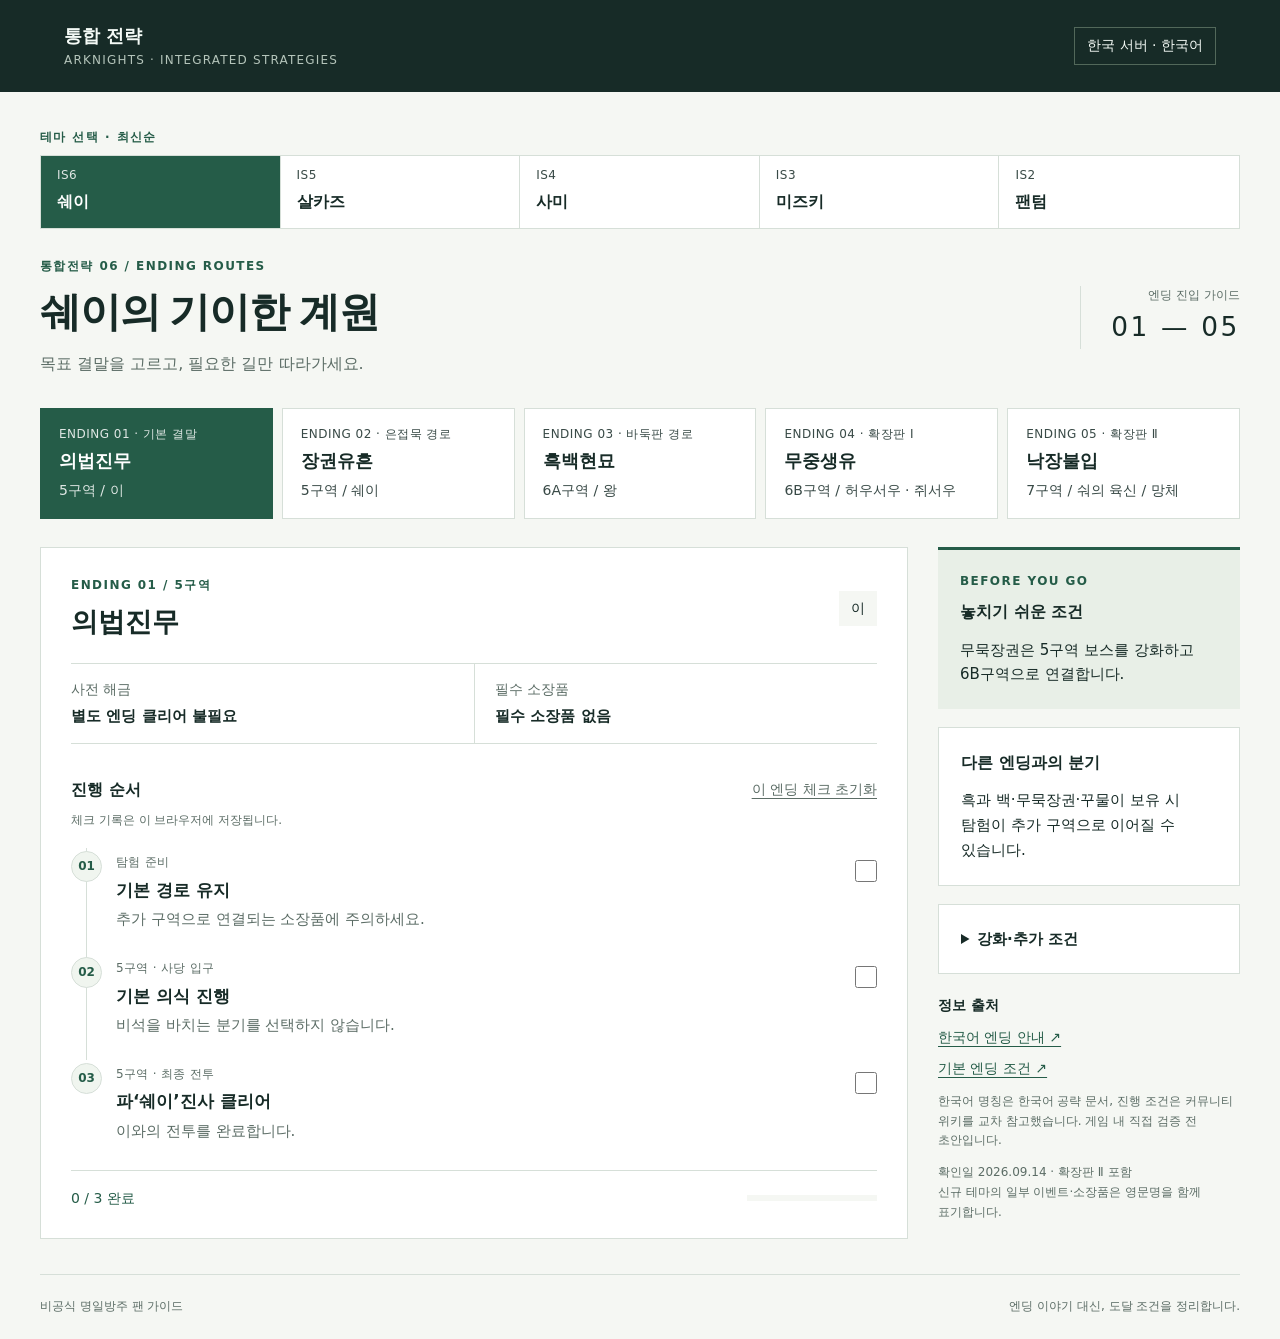
==== commit 0fb44ecd: "Remove header icon and explicitly apply sans serif theme titles with refreshed asset URLs" ====
--- a/index.html
+++ b/index.html
@@ -5,11 +5,11 @@
   <title>통합 전략 · 명일방주 엔딩 가이드</title>
   <meta name="description" content="명일방주 쉐이·살카즈·사미·미즈키·팬텀 통합전략 엔딩별 해금 조건, 필수 소장품과 진행 체크리스트.">
   <link rel="icon" href="data:image/svg+xml,%3Csvg xmlns='http://www.w3.org/2000/svg' viewBox='0 0 32 32'%3E%3Crect width='32' height='32' rx='6' fill='%23152021'/%3E%3Cpath d='M8 24V8h16v16M8 16h16M16 8v16' stroke='%23b7e6ce' fill='none' stroke-width='2'/%3E%3C/svg%3E">
-  <link rel="stylesheet" href="./style.css"><script defer src="./data.js"></script><script defer src="./app.js"></script>
+  <link rel="stylesheet" href="./style.css?v=20260914-3"><script defer src="./data.js?v=20260914-3"></script><script defer src="./app.js?v=20260914-3"></script>
 </head>
 <body>
   <a class="skip" href="#route">진행 순서로 이동</a>
-  <header><a class="brand" href="./"><svg class="brand-icon" viewBox="0 0 32 32" fill="none" aria-hidden="true"><path d="M7 25V16H25V7M16 16V7" stroke="currentColor" stroke-width="2" stroke-linecap="round" stroke-linejoin="round"/><circle cx="7" cy="25" r="3" fill="currentColor"/><circle cx="16" cy="7" r="3" fill="currentColor"/><circle cx="25" cy="7" r="3" fill="currentColor"/></svg><span>통합 전략<small>ARKNIGHTS · INTEGRATED STRATEGIES</small></span></a><span class="server">한국 서버 · 한국어</span></header>
+  <header><a class="brand" href="./"><span>통합 전략<small>ARKNIGHTS · INTEGRATED STRATEGIES</small></span></a><span class="server">한국 서버 · 한국어</span></header>
   <main>
     <p class="eyebrow">테마 선택 · 최신순</p><nav id="themes" aria-label="통합전략 테마"></nav>
     <div class="intro"><div><p id="theme-meta" class="eyebrow">통합전략 06 / ENDING ROUTES</p><h1 id="theme-title">쉐이의 기이한 계원</h1><p class="subtitle">목표 결말을 고르고, 필요한 길만 따라가세요.</p></div><span class="edition">엔딩 진입 가이드<br><b id="ending-count">01 — 05</b></span></div>
--- a/style.css
+++ b/style.css
@@ -3,3 +3,5 @@
 #themes{margin-bottom:28px;gap:0;border:1px solid var(--line)}#themes button{min-height:64px;padding:10px 16px;border:0;border-right:1px solid var(--line)}#themes button:last-child{border-right:0}#themes strong{font-size:1rem}#themes small{font-size:.75rem}body[data-theme=sarkaz]{--green:#614078;--mint:#dfcbea}body[data-theme=sami]{--green:#285d83;--mint:#c9e4f5}body[data-theme=mizuki]{--green:#166775;--mint:#bce6e9}body[data-theme=phantom]{--green:#8c3546;--mint:#efc3cc}@media(max-width:760px){#themes{grid-template-columns:repeat(5,minmax(0,1fr))}#themes button{padding:8px 3px;min-height:60px;align-items:center}#themes button:last-child:nth-child(odd){grid-column:auto}#themes strong{font-size:.875rem}#themes small{font-size:.75rem}.server{white-space:normal}.brand small{font-size:.65rem}}
 
 .brand-icon{width:38px;height:38px;flex-shrink:0;color:var(--mint)}
+
+#theme-title{font-family:"Apple SD Gothic Neo","Malgun Gothic","Noto Sans KR",Arial,sans-serif;font-weight:700;letter-spacing:-.03em;line-height:1.4}
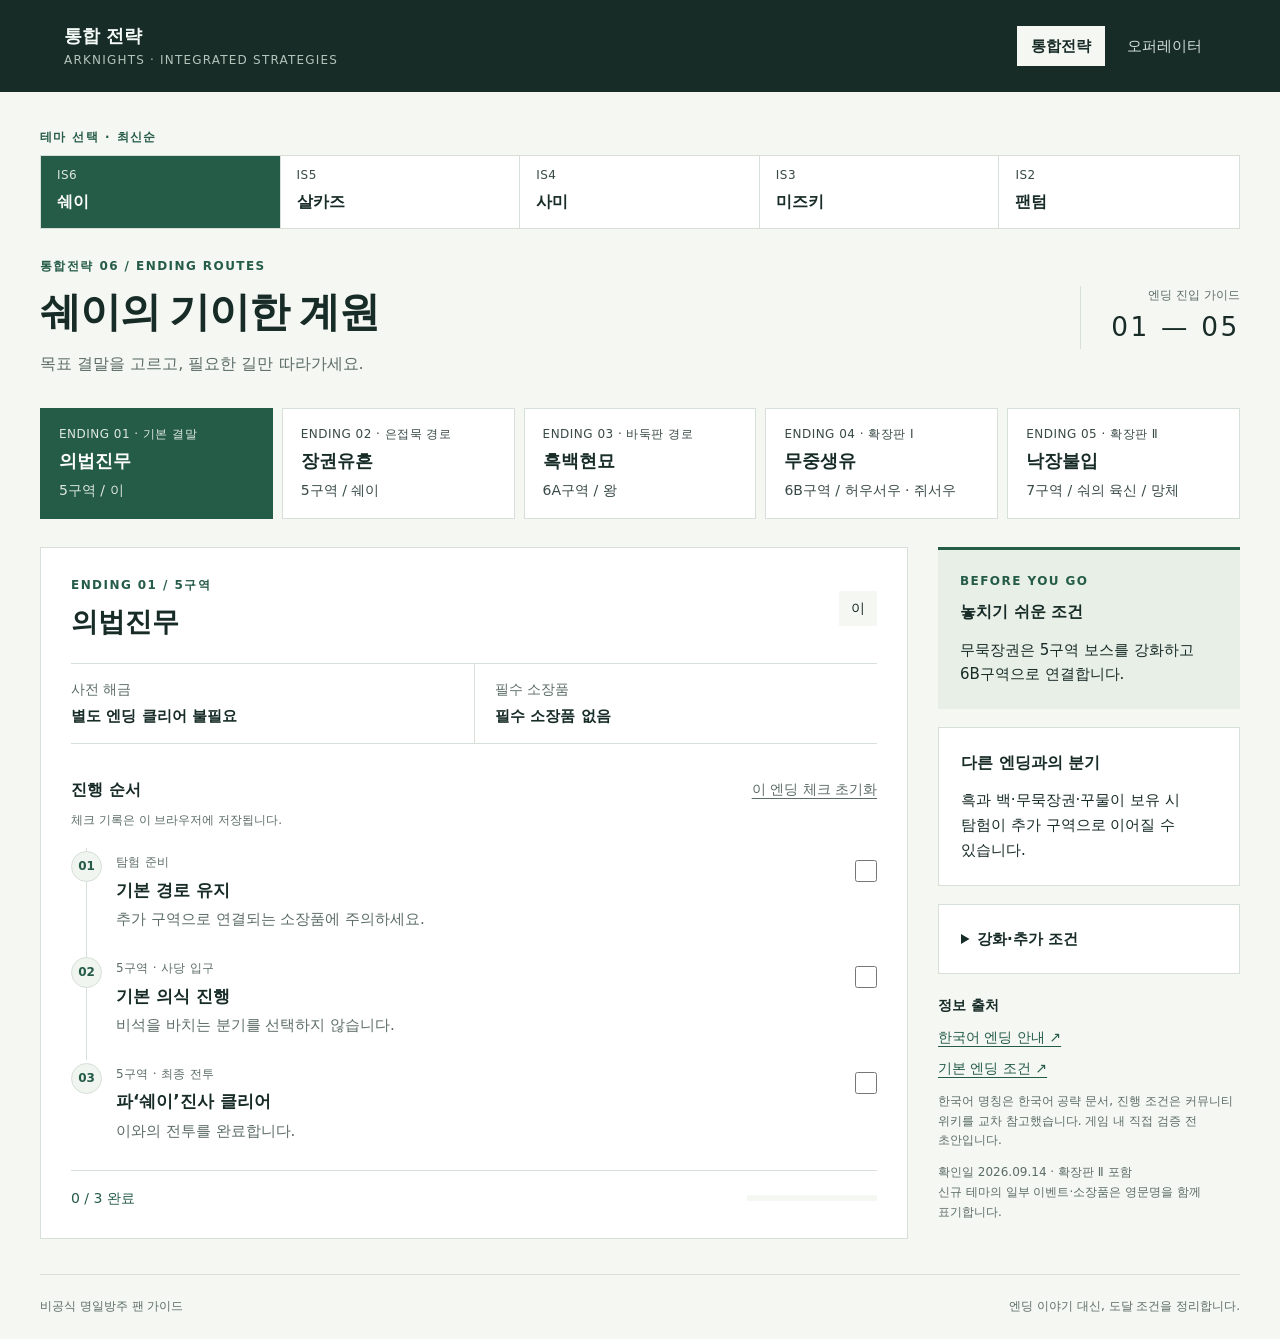
==== commit 0b52e8df: "Add Korean operator archive with factions origins skills and modules" ====
--- a/index.html
+++ b/index.html
@@ -5,11 +5,11 @@
   <title>통합 전략 · 명일방주 엔딩 가이드</title>
   <meta name="description" content="명일방주 쉐이·살카즈·사미·미즈키·팬텀 통합전략 엔딩별 해금 조건, 필수 소장품과 진행 체크리스트.">
   <link rel="icon" href="data:image/svg+xml,%3Csvg xmlns='http://www.w3.org/2000/svg' viewBox='0 0 32 32'%3E%3Crect width='32' height='32' rx='6' fill='%23152021'/%3E%3Cpath d='M8 24V8h16v16M8 16h16M16 8v16' stroke='%23b7e6ce' fill='none' stroke-width='2'/%3E%3C/svg%3E">
-  <link rel="stylesheet" href="./style.css?v=20260914-3"><script defer src="./data.js?v=20260914-3"></script><script defer src="./app.js?v=20260914-3"></script>
+  <link rel="stylesheet" href="./style.css?v=20260914-4"><link rel="stylesheet" href="./operators.css?v=1"><script defer src="./data.js?v=20260914-4"></script><script defer src="./app.js?v=20260914-4"></script>
 </head>
 <body>
   <a class="skip" href="#route">진행 순서로 이동</a>
-  <header><a class="brand" href="./"><span>통합 전략<small>ARKNIGHTS · INTEGRATED STRATEGIES</small></span></a><span class="server">한국 서버 · 한국어</span></header>
+  <header><a class="brand" href="./"><span>통합 전략<small>ARKNIGHTS · INTEGRATED STRATEGIES</small></span></a><div class="site-menu" aria-label="사이트 메뉴"><a href="./" aria-current="page">통합전략</a><a href="./operators.html">오퍼레이터</a></div></header>
   <main>
     <p class="eyebrow">테마 선택 · 최신순</p><nav id="themes" aria-label="통합전략 테마"></nav>
     <div class="intro"><div><p id="theme-meta" class="eyebrow">통합전략 06 / ENDING ROUTES</p><h1 id="theme-title">쉐이의 기이한 계원</h1><p class="subtitle">목표 결말을 고르고, 필요한 길만 따라가세요.</p></div><span class="edition">엔딩 진입 가이드<br><b id="ending-count">01 — 05</b></span></div>
--- a/operators.css
+++ b/operators.css
@@ -0,0 +1 @@
+.site-menu{display:flex;gap:8px;flex-shrink:0}.site-menu a{font-size:.9375rem;text-decoration:none;padding:8px 14px;color:#d1ddd6}.site-menu a[aria-current=page]{background:#f5f7f3;color:#172b27;font-weight:700}.faction-guide{display:flex;justify-content:space-between;gap:24px;align-items:center;padding:20px 24px;border-left:3px solid var(--green);background:#e8efe7;margin-bottom:24px}.faction-guide p{margin:5px 0;font-size:.9375rem}.faction-guide small{color:var(--muted);font-size:.8125rem}.quick-filters{display:flex;gap:8px;flex-shrink:0}.quick-filters button,.filter-reset,.pagination button{border:1px solid var(--line);background:white;padding:9px 13px;color:var(--green)}#filters{display:grid;grid-template-columns:2fr repeat(5,1fr);gap:12px;align-items:end;margin-bottom:24px}#filters label{font-size:.875rem;font-weight:600;min-width:0}#filters input,#filters select{display:block;width:100%;font:inherit;font-weight:400;border:1px solid var(--line);background:#fff;color:var(--ink);padding:10px;margin-top:6px;min-height:44px;border-radius:0}.filter-reset{grid-column:6;font-size:.875rem}.catalog{display:grid;grid-template-columns:300px minmax(0,1fr);gap:26px;align-items:start}#result-count{margin:0 0 10px;font-size:.875rem;color:var(--muted)}#operator-list{max-height:740px;overflow:auto;border:1px solid var(--line);background:white}.operator-row{display:block;width:100%;border:0;border-bottom:1px solid var(--line);background:white;padding:14px 16px;text-align:left;color:var(--ink)}.operator-row[aria-pressed=true]{background:var(--green);color:#fff}.operator-row strong{font-size:1rem;display:block}.operator-row span{font-size:.8125rem;display:block;opacity:.85}.operator-row .row-star{font-size:.75rem;letter-spacing:.1em}.pagination{display:flex;gap:12px;align-items:center;justify-content:space-between;margin-top:12px;font-size:.875rem}.pagination button:disabled{opacity:.4;cursor:default}#operator-detail{background:#fff;border:1px solid var(--line);padding:28px;min-width:0;scroll-margin-top:15px}.op-heading{border-bottom:1px solid var(--line);padding-bottom:18px;margin-bottom:20px}.op-heading h2{font-size:2rem}.op-heading p{margin:5px 0;color:var(--muted)}.op-facts{display:grid;grid-template-columns:repeat(2,minmax(0,1fr));margin:0 0 22px;gap:1px;background:var(--line);border:1px solid var(--line)}.op-facts div{padding:12px 15px;background:var(--paper)}.op-facts dt{font-size:.8125rem;color:var(--muted)}.op-facts dd{margin:3px 0 0;font-weight:600;overflow-wrap:anywhere}.op-section{margin-top:26px}.op-section h3{font-size:1.125rem;margin-bottom:10px}.op-section p{white-space:pre-line;overflow-wrap:anywhere;margin:8px 0 14px}.stat-grid{display:grid;grid-template-columns:repeat(4,minmax(0,1fr));gap:10px}.stat-grid div{border-bottom:1px solid var(--line);padding-bottom:8px}.stat-grid small{display:block;color:var(--muted);font-size:.8125rem}.stat-grid b{font-size:1.125rem}.stat-note,.data-note{font-size:.8125rem;color:var(--muted)}.skill-card,.module-card{padding:18px;border:1px solid var(--line);margin:12px 0}.skill-card h4,.module-card h4{margin:0;font-size:1rem}.skill-top{display:flex;align-items:center;justify-content:space-between;gap:10px}.skill-top select{font:inherit;font-size:.875rem;padding:7px;border:1px solid var(--line);background:#fff}.skill-meta{font-size:.8125rem;color:var(--muted)}.module-card details{padding:12px;margin-top:10px}.module-card summary{font-size:.9375rem}.empty-result{padding:22px;color:var(--muted)}.data-note{margin:0 0 24px}.op-tags{font-size:.875rem;color:var(--green)}@media(max-width:1050px){#filters{grid-template-columns:repeat(3,minmax(0,1fr))}.filter-reset{grid-column:3}.catalog{grid-template-columns:250px minmax(0,1fr)}.faction-guide{align-items:flex-start;flex-direction:column;gap:12px}}@media(max-width:760px){header{gap:10px;flex-wrap:wrap}.site-menu a{padding:7px 9px;font-size:.875rem}.brand small{display:none}.catalog{grid-template-columns:1fr}#operator-list{max-height:300px}#filters{grid-template-columns:repeat(2,minmax(0,1fr))}.search-field{grid-column:span 2}.filter-reset{grid-column:auto}.faction-guide{padding:16px}.op-facts{grid-template-columns:1fr}#operator-detail{padding:20px}.stat-grid{grid-template-columns:repeat(2,minmax(0,1fr))}.skill-top{align-items:flex-start}.op-heading h2{font-size:1.65rem}.quick-filters{flex-wrap:wrap}}
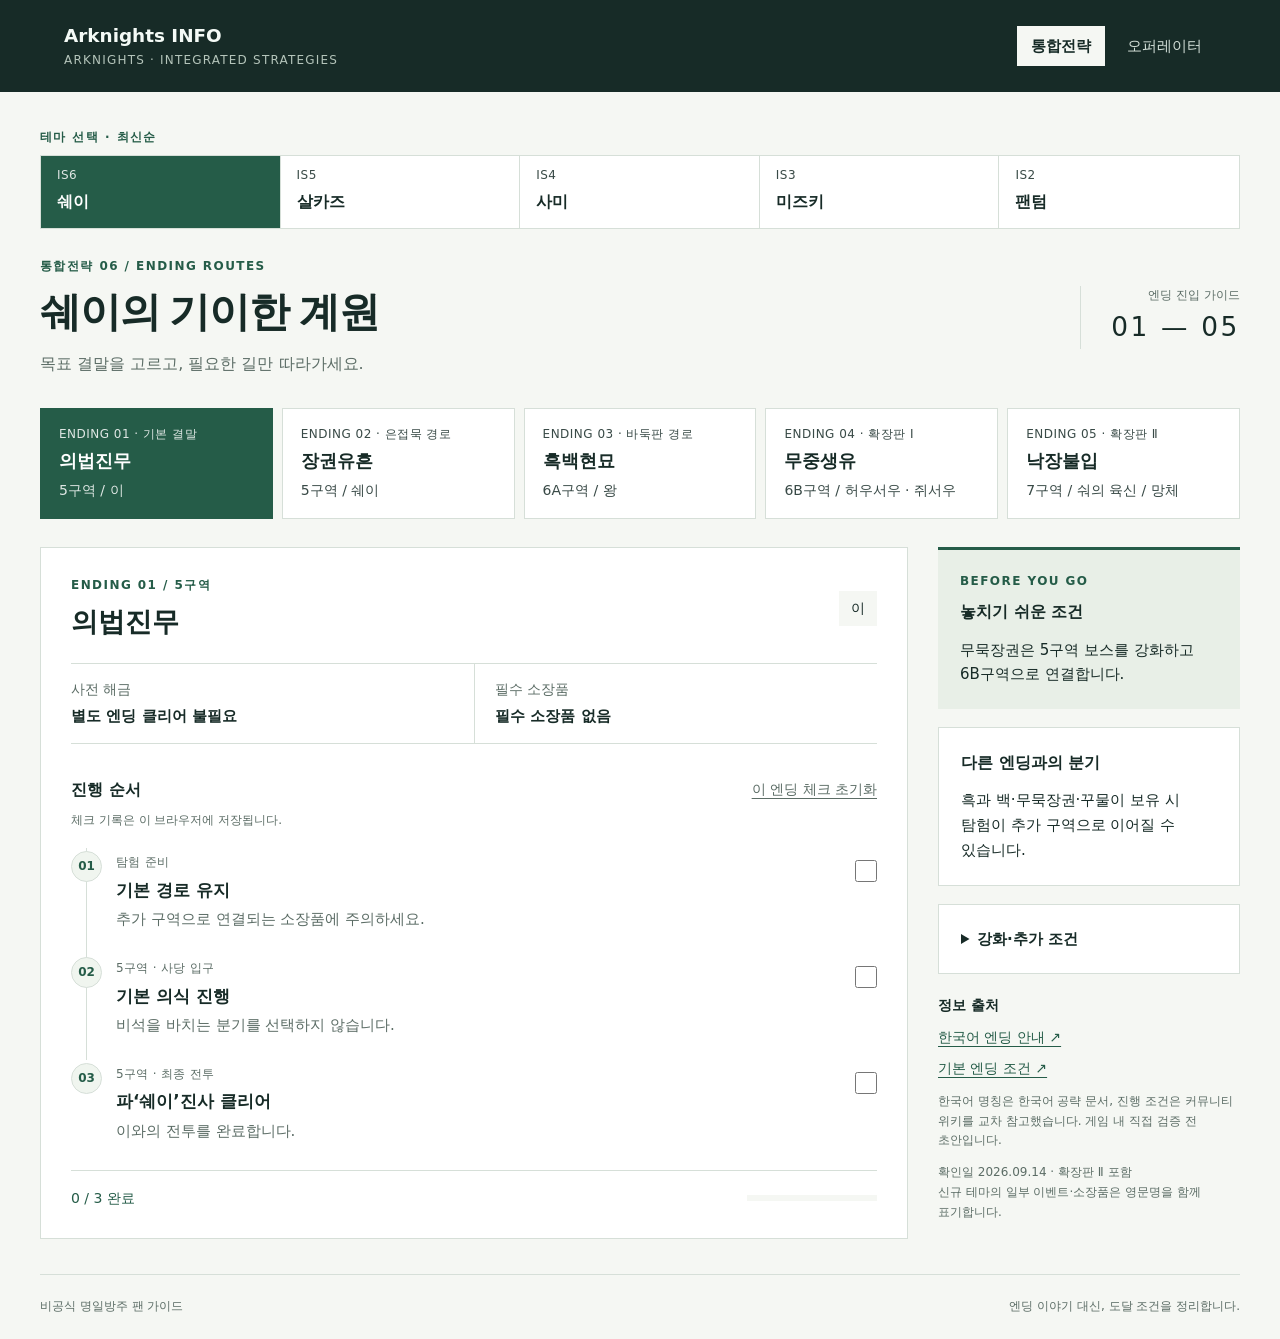
==== commit 33fe7a0f: "Rename header brand to Arknights INFO" ====
--- a/index.html
+++ b/index.html
@@ -9,7 +9,7 @@
 </head>
 <body>
   <a class="skip" href="#route">진행 순서로 이동</a>
-  <header><a class="brand" href="./"><span>통합 전략<small>ARKNIGHTS · INTEGRATED STRATEGIES</small></span></a><div class="site-menu" aria-label="사이트 메뉴"><a href="./" aria-current="page">통합전략</a><a href="./operators.html">오퍼레이터</a></div></header>
+  <header><a class="brand" href="./"><span>Arknights INFO<small>ARKNIGHTS · INTEGRATED STRATEGIES</small></span></a><div class="site-menu" aria-label="사이트 메뉴"><a href="./" aria-current="page">통합전략</a><a href="./operators.html">오퍼레이터</a></div></header>
   <main>
     <p class="eyebrow">테마 선택 · 최신순</p><nav id="themes" aria-label="통합전략 테마"></nav>
     <div class="intro"><div><p id="theme-meta" class="eyebrow">통합전략 06 / ENDING ROUTES</p><h1 id="theme-title">쉐이의 기이한 계원</h1><p class="subtitle">목표 결말을 고르고, 필요한 길만 따라가세요.</p></div><span class="edition">엔딩 진입 가이드<br><b id="ending-count">01 — 05</b></span></div>
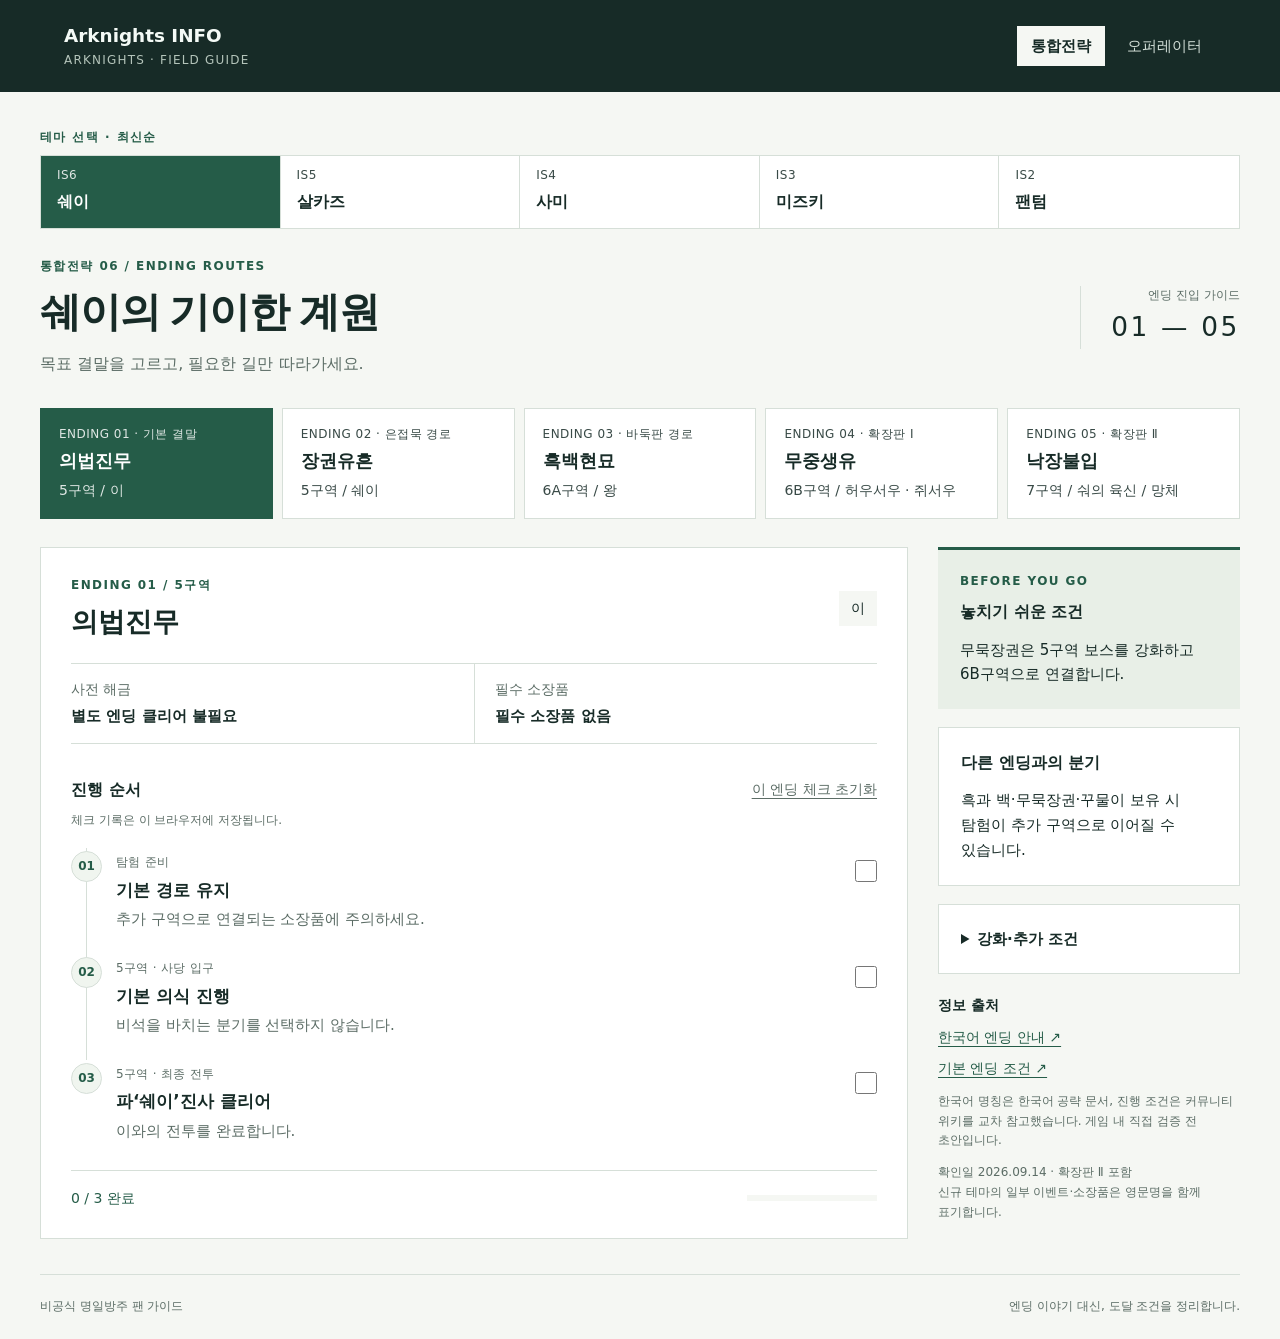
==== commit f888b0f2: "Unify page titles and refresh navigation cache for Arknights INFO" ====
--- a/index.html
+++ b/index.html
@@ -2,14 +2,14 @@
 <html lang="ko">
 <head>
   <meta charset="UTF-8"><meta name="viewport" content="width=device-width, initial-scale=1">
-  <title>통합 전략 · 명일방주 엔딩 가이드</title>
+  <title>Arknights INFO · 명일방주 엔딩 가이드</title>
   <meta name="description" content="명일방주 쉐이·살카즈·사미·미즈키·팬텀 통합전략 엔딩별 해금 조건, 필수 소장품과 진행 체크리스트.">
   <link rel="icon" href="data:image/svg+xml,%3Csvg xmlns='http://www.w3.org/2000/svg' viewBox='0 0 32 32'%3E%3Crect width='32' height='32' rx='6' fill='%23152021'/%3E%3Cpath d='M8 24V8h16v16M8 16h16M16 8v16' stroke='%23b7e6ce' fill='none' stroke-width='2'/%3E%3C/svg%3E">
-  <link rel="stylesheet" href="./style.css?v=20260914-4"><link rel="stylesheet" href="./operators.css?v=1"><script defer src="./data.js?v=20260914-4"></script><script defer src="./app.js?v=20260914-4"></script>
+  <link rel="stylesheet" href="./style.css?v=20260914-4"><link rel="stylesheet" href="./operators.css?v=1"><script defer src="./data.js?v=20260914-4"></script><script defer src="./app.js?v=20260914-brand2"></script>
 </head>
 <body>
   <a class="skip" href="#route">진행 순서로 이동</a>
-  <header><a class="brand" href="./"><span>Arknights INFO<small>ARKNIGHTS · INTEGRATED STRATEGIES</small></span></a><div class="site-menu" aria-label="사이트 메뉴"><a href="./" aria-current="page">통합전략</a><a href="./operators.html">오퍼레이터</a></div></header>
+  <header><a class="brand" href="./?v=20260914-brand2"><span>Arknights INFO<small>ARKNIGHTS · FIELD GUIDE</small></span></a><div class="site-menu" aria-label="사이트 메뉴"><a href="./?v=20260914-brand2" aria-current="page">통합전략</a><a href="./operators.html?v=20260914-brand2">오퍼레이터</a></div></header>
   <main>
     <p class="eyebrow">테마 선택 · 최신순</p><nav id="themes" aria-label="통합전략 테마"></nav>
     <div class="intro"><div><p id="theme-meta" class="eyebrow">통합전략 06 / ENDING ROUTES</p><h1 id="theme-title">쉐이의 기이한 계원</h1><p class="subtitle">목표 결말을 고르고, 필요한 길만 따라가세요.</p></div><span class="edition">엔딩 진입 가이드<br><b id="ending-count">01 — 05</b></span></div>
